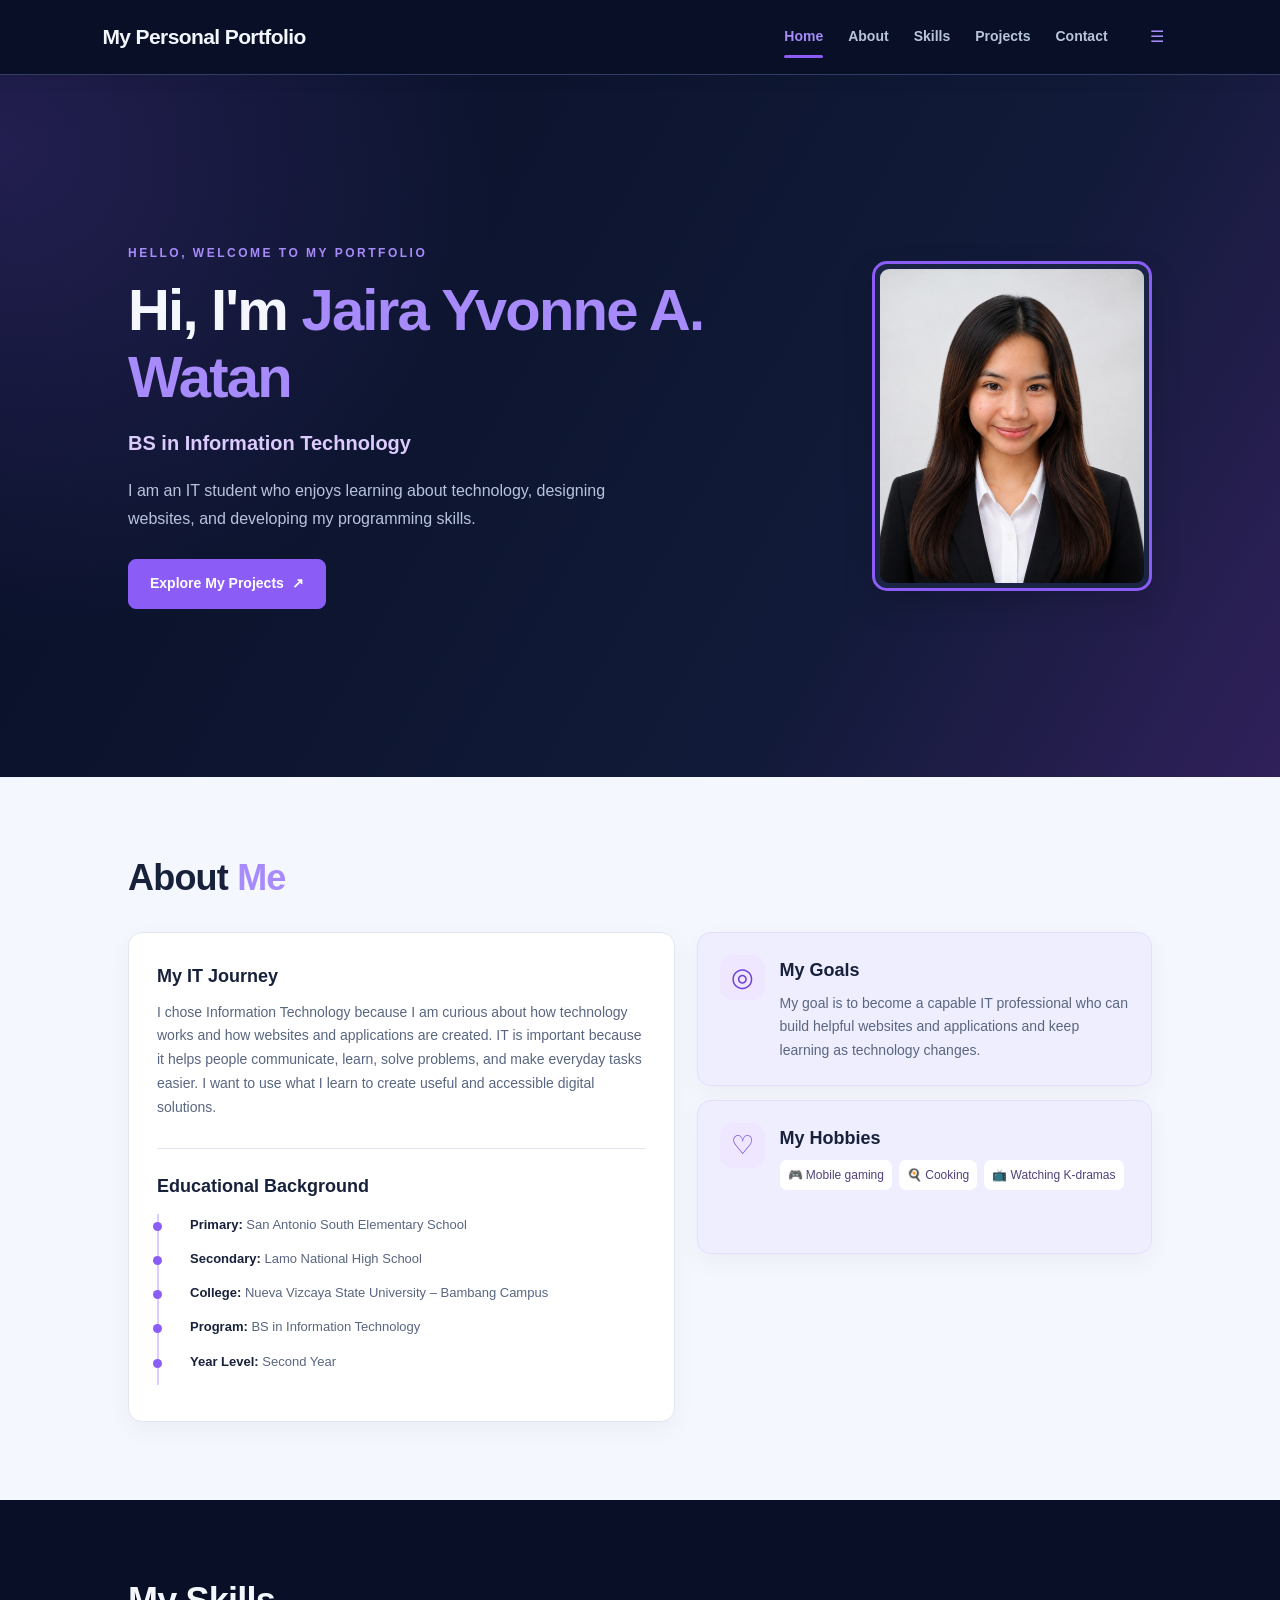
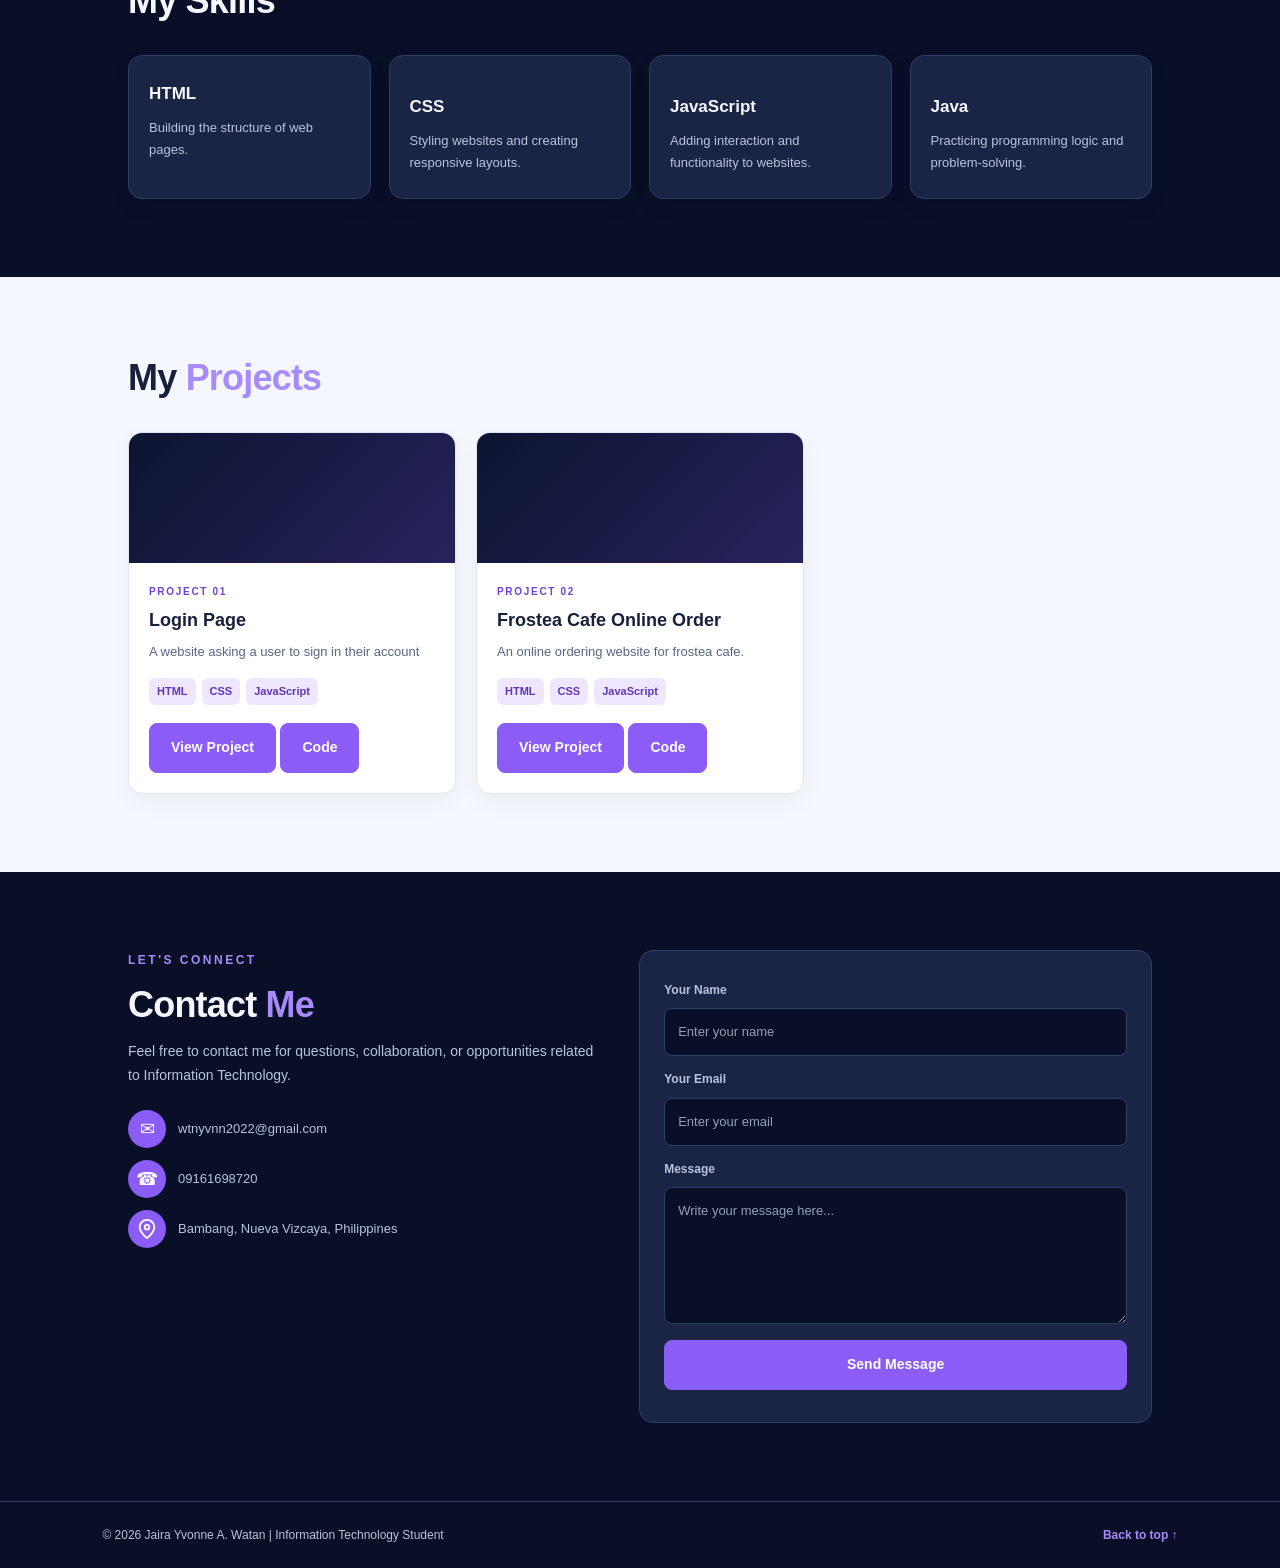
==== index.html @ ba9d34e8 "Update index.html" ====
<!DOCTYPE html>
<html lang="en">
<head>
    <meta charset="UTF-8">
    <meta name="viewport" content="width=device-width, initial-scale=1.0">
    <meta name="description" content="Jaira Yvonne A. Watan's Information Technology student portfolio.">
    <meta name="theme-color" content="#080F26">
    <title>Jaira Yvonne A. Watan | IT Portfolio</title>
    <link rel="stylesheet" href="stylestyle.css">
    <script src="jscript.js" defer></script>
</head>

<body>
    <a class="skip-link" href="#main-content">Skip to content</a>

    <header class="header">
        <a href="#home" class="logo">My Personal Portfolio</a>

        <button class="menu-button" id="menu-button"
                type="button" aria-label="Open navigation"
                aria-expanded="false" aria-controls="navbar">
            <span aria-hidden="true">☰</span>
        </button>

        <nav class="navbar" id="navbar" aria-label="Main navigation">
            <a href="#home">Home</a>
            <a href="#about">About</a>
            <a href="#skills">Skills</a>
            <a href="#projects">Projects</a>
            <a href="#contact">Contact</a>
        </nav>

        <div class="settings-wrap">
            <button class="settings-button" id="settings-button"
                    type="button" aria-label="Open website settings"
                    aria-expanded="false" aria-controls="settings-menu">
                <span aria-hidden="true">☰</span>
            </button>

            <div class="settings-menu" id="settings-menu" hidden>
                <p class="settings-heading">Website Settings</p>

                <div class="theme-row">
                    <span>Light mode</span>
                    <button class="theme-toggle" id="theme-toggle"
                            type="button" role="switch"
                            aria-checked="false"
                            aria-label="Toggle light mode">
                        <span class="theme-toggle-knob"></span>
                    </button>
                </div>

                <a class="settings-contact" href="#contact"
                   id="settings-contact">Send a message</a>
            </div>
        </div>
    </header>

    <main id="main-content">
        <section class="hero" id="home">
            <div class="hero-text">
                <p class="eyebrow">HELLO, WELCOME TO MY PORTFOLIO</p>
                <h1>Hi, I'm <span class="accent-name">Jaira Yvonne A. Watan</span></h1>
                <h2>BS in Information Technology</h2>
                <p>I am an IT student who enjoys learning about technology, designing websites, and developing my programming skills.</p>
                <a href="#projects" class="button">
                    Explore My Projects <span aria-hidden="true">↗</span>
                </a>
            </div>

            <div class="hero-image">
                <img src="profile.jpg"
                     alt="Jaira Yvonne A. Watan's profile picture"
                     onerror="this.style.display='none'; this.parentElement.classList.add('image-placeholder'); this.parentElement.setAttribute('aria-label','Add your profile.jpg image here');">
                <span class="image-placeholder-text" aria-hidden="true">Add profile.jpg</span>
            </div>
        </section>

        <section class="section about-section" id="about">
            <div class="section-heading">
                <h2>About <span class="accent-text">Me</span></h2>
            </div>

            <div class="about-grid">
                <article class="about-story panel">
                    <h3>My IT Journey</h3>
                    <p>I chose Information Technology because I am curious about how technology works and how websites and applications are created. IT is important because it helps people communicate, learn, solve problems, and make everyday tasks easier. I want to use what I learn to create useful and accessible digital solutions.</p>

                    <div class="education-block">
                        <h3>Educational Background</h3>
                        <ul class="timeline">
                            <li><strong>Primary:</strong> San Antonio South Elementary School</li>
                            <li><strong>Secondary:</strong> Lamo National High School</li>
                            <li><strong>College:</strong> Nueva Vizcaya State University – Bambang Campus</li>
                            <li><strong>Program:</strong> BS in Information Technology</li>
                            <li><strong>Year Level:</strong> Second Year</li>
                        </ul>
                    </div>
                </article>

                <div class="about-side">
                    <article class="info-card panel">
                        <div class="info-icon" aria-hidden="true">◎</div>
                        <div>
                            <h3>My Goals</h3>
                            <p>My goal is to become a capable IT professional who can build helpful websites and applications and keep learning as technology changes.</p>
                        </div>
                    </article>

                    <article class="info-card panel">
                        <div class="info-icon" aria-hidden="true">♡</div>
                        <div>
                            <h3>My Hobbies</h3>
                            <div class="hobby-list">
                                <span>🎮 Mobile gaming</span>
                                <span>🍳 Cooking</span>
                                <span>📺 Watching K-dramas</span>
                            </div>
                        </div>
                    </article>
                </div>
            </div>
        </section>

        <section class="section skills-section" id="skills">
            <div class="section-heading">
                <h2>My Skills</h2>
            </div>

            <div class="skill-list">
                <article class="skill-card panel">
                    <h3>HTML</h3>
                    <p>Building the structure of web pages.</p>
                </article>

                <article class="skill-card panel">
                    <div class="skill-icon" aria-hidden="true"></div>
                    <h3>CSS</h3>
                    <p>Styling websites and creating responsive layouts.</p>
                </article>

                <article class="skill-card panel">
                    <div class="skill-icon" aria-hidden="true"></div>
                    <h3>JavaScript</h3>
                    <p>Adding interaction and functionality to websites.</p>
                </article>

                <article class="skill-card panel">
                    <div class="skill-icon" aria-hidden="true"></div>
                    <h3>Java</h3>
                    <p>Practicing programming logic and problem-solving.</p>
                </article>
            </div>
        </section>

        <section class="section projects-section" id="projects">
            <div class="section-heading">
                <h2>My <span class="accent-text">Projects</span></h2>
            </div>

            <div class="project-list">
                <!-- Project 01 -->
                <article class="project-card panel">
                    <div class="project-preview preview-portfolio" aria-hidden="true"></div>

                    <div class="project-content">
                        <p class="project-number">PROJECT 01</p>
                        <h3>Login Page</h3>
                        <p>A website asking a user to sign in their account</p>

                        <div class="tags">
                            <span>HTML</span>
                            <span>CSS</span>
                            <span>JavaScript</span>
                        </div>

                        <div class="project-actions">
                            <a href="login.html" class="button" target="_blank" rel="noopener noreferrer">View Project</a>
                            <a href="https://github.com/jairayvonne/login-page" class="button secondary" target="_blank" rel="noopener noreferrer">Code</a>
                        </div>
                    </div>
                </article>

                <article class="project-card panel">
                    <div class="project-preview preview-portfolio" aria-hidden="true"></div>

                    <div class="project-content">
                        <p class="project-number">PROJECT 02</p>
                        <h3>Frostea Cafe Online Order</h3>
                        <p>An online ordering website for frostea cafe.</p>

                        <div class="tags">
                            <span>HTML</span>
                            <span>CSS</span>
                            <span>JavaScript</span>
                        </div>

                        <div class="project-actions">
                            <a href="index.html" class="button" target="_blank" rel="noopener noreferrer">View Project</a>
                            <a href="https://github.com/jairayvonne/frosteacafe" class="button secondary" target="_blank" rel="noopener noreferrer">Code</a>
                        </div>
                    </div>
                </article>
            </div>
        </section>

        <section class="section contact-section" id="contact">
            <div class="contact-layout">
                <div class="contact-copy">
                    <p class="section-label">LET'S CONNECT</p>
                    <h2>Contact <span class="accent-text">Me</span></h2>
                    <p>Feel free to contact me for questions, collaboration, or opportunities related to Information Technology.</p>

                    <div class="contact-info">
                        <div class="contact-item">
                            <span class="contact-icon" aria-hidden="true">✉</span>
                            <a href="mailto:wtnyvnn2022@gmail.com">wtnyvnn2022@gmail.com</a>
                        </div>

                        <div class="contact-item">
                            <span class="contact-icon" aria-hidden="true">☎</span>
                            <a href="tel:09161698720">09161698720</a>
                        </div>

                        <div class="contact-item">
                            <span class="contact-icon" aria-hidden="true">
                                <svg xmlns="http://www.w3.org/2000/svg"
                                     width="22" height="22"
                                     viewBox="0 0 24 24"
                                     fill="none" stroke="currentColor"
                                     stroke-width="2" stroke-linecap="round"
                                     stroke-linejoin="round">
                                    <path d="M20 10c0 5-8 12-8 12S4 15 4 10a8 8 0 1 1 16 0Z"></path>
                                    <circle cx="12" cy="10" r="2.5"></circle>
                                </svg>
                            </span>
                            <p>Bambang, Nueva Vizcaya, Philippines</p>
                        </div>
                    </div>
                </div>

                <form class="contact-form" id="contact-form">
                    <label for="visitor-name">Your Name</label>
                    <input id="visitor-name" name="name" type="text"
                           autocomplete="name" required
                           placeholder="Enter your name">

                    <label for="visitor-email">Your Email</label>
                    <input id="visitor-email" name="email" type="email"
                           autocomplete="email" required
                           placeholder="Enter your email">

                    <label for="visitor-message">Message</label>
                    <textarea id="visitor-message" name="message" rows="5"
                              required
                              placeholder="Write your message here..."></textarea>

                    <button class="button submit-button" type="submit">
                        Send Message
                    </button>

                    <p class="form-status" id="form-status"
                       role="status" aria-live="polite"></p>
                </form>
            </div>
        </section>
    </main>

    <footer class="footer">
        <p>© <span id="year"></span> Jaira Yvonne A. Watan | Information Technology Student</p>
        <a href="#home" class="back-to-top">Back to top ↑</a>
    </footer>

    <script>
        document.getElementById("year").textContent =
            new Date().getFullYear();
    </script>
</body>
</html>
---- stylestyle.css ----
:root {
    color-scheme: dark;
    --bg: #080F26;
    --bg-secondary: #111A38;
    --bg-card: #1A2545;
    --bg-card-hover: #202D50;
    --bg-soft: #F5F7FF;
    --bg-white: #FFFFFF;
    --purple: #8B5CF6;
    --purple-hover: #A78BFA;
    --lavender: #DCCBFF;
    --text: #F5F7FF;
    --text-muted: #B9C4DC;
    --text-dark: #18213B;
    --text-dark-muted: #596680;
    --border: #303D64;
    --border-light: #E1E6F2;
    --shadow: 0 12px 30px rgba(0, 0, 0, .16);
}

body.light-mode {
    color-scheme: light;
    --bg: #F5F7FF;
    --bg-secondary: #FFFFFF;
    --bg-card: #FFFFFF;
    --bg-card-hover: #F0ECFF;
    --bg-soft: #EEF1FB;
    --bg-white: #FFFFFF;
    --text: #18213B;
    --text-muted: #596680;
    --text-dark: #18213B;
    --text-dark-muted: #596680;
    --border: #DDE3F2;
    --border-light: #DDE3F2;
    --shadow: 0 12px 30px rgba(24, 33, 59, .09);
}

* { margin: 0; padding: 0; box-sizing: border-box; }

html {
    scroll-behavior: smooth;
    scroll-padding-top: 90px;
}

body {
    font-family: Arial, Helvetica, sans-serif;
    background: var(--bg);
    color: var(--text);
    line-height: 1.7;
    transition: background-color .25s ease, color .25s ease;
}

a { color: inherit; text-decoration: none; }
button, input, textarea, select { font: inherit; }
button { -webkit-tap-highlight-color: transparent; }
img { max-width: 100%; }
[hidden] { display: none !important; }

.skip-link {
    position: absolute;
    top: -100px;
    left: 12px;
    z-index: 1000;
    padding: 10px 14px;
    background: var(--purple);
    color: #fff;
    border-radius: 8px;
}
.skip-link:focus { top: 12px; }

:focus-visible {
    outline: 3px solid var(--purple-hover);
    outline-offset: 3px;
}

/* =========================
   HEADER / NAVIGATION
========================= */
.header {
    position: sticky;
    top: 0;
    z-index: 100;
    display: flex;
    align-items: center;
    gap: 28px;
    width: 100%;
    padding: 16px 8%;
    background: var(--bg);
    border-bottom: 1px solid var(--border);
    box-shadow: 0 4px 18px rgba(0, 0, 0, .06);
}

.logo {
    flex: 1;
    color: var(--text);
    font-size: 21px;
    font-weight: 800;
    letter-spacing: -.6px;
    white-space: nowrap;
}
.logo:hover { color: var(--purple-hover); }

.navbar {
    display: flex;
    align-items: center;
    gap: 25px;
}

.navbar a {
    position: relative;
    color: var(--text-muted);
    font-size: 14px;
    font-weight: 700;
    transition: color .2s ease;
}
.navbar a:hover, .navbar a.active { color: var(--purple-hover); }
.navbar a.active::after {
    position: absolute;
    content: "";
    left: 0;
    bottom: -9px;
    width: 100%;
    height: 3px;
    border-radius: 4px;
    background: var(--purple);
}

.menu-button, .settings-button {
    display: inline-flex;
    align-items: center;
    justify-content: center;
    border: 0;
    background: transparent;
    color: var(--text);
    cursor: pointer;
}
.menu-button { display: none; font-size: 25px; }
.settings-wrap { position: relative; }
.settings-button {
    width: 42px;
    height: 42px;
    border-radius: 50%;
    color: var(--purple-hover);
}
.settings-button:hover { background: var(--bg-card); }
.settings-button svg {
    width: 22px;
    height: 22px;
    fill: none;
    stroke: currentColor;
    stroke-width: 1.8;
    stroke-linecap: round;
    stroke-linejoin: round;
}

.settings-menu {
    position: absolute;
    top: calc(100% + 12px);
    right: 0;
    z-index: 200;
    width: 255px;
    padding: 20px;
    background: var(--bg-card);
    color: var(--text);
    border: 1px solid var(--border);
    border-radius: 14px;
    box-shadow: var(--shadow);
}
.settings-heading { font-size: 16px; font-weight: 800; margin-bottom: 15px; }
.settings-menu label { display: block; font-size: 13px; color: var(--text-muted); margin-bottom: 6px; }
.settings-menu select {
    width: 100%;
    padding: 10px;
    color: var(--text);
    background: var(--bg);
    border: 1px solid var(--border);
    border-radius: 8px;
    margin-bottom: 16px;
}
.theme-row { display: flex; align-items: center; justify-content: space-between; gap: 10px; margin-bottom: 16px; }
.theme-row > span { font-size: 14px; }
.theme-toggle {
    width: 46px;
    height: 26px;
    padding: 3px;
    border: 0;
    border-radius: 99px;
    background: #596680;
    cursor: pointer;
    transition: background .2s ease;
}
.theme-toggle[aria-checked="true"] { background: var(--purple); }
.theme-toggle-knob {
    display: block;
    width: 20px;
    height: 20px;
    border-radius: 50%;
    background: #fff;
    transition: transform .2s ease;
}
.theme-toggle[aria-checked="true"] .theme-toggle-knob { transform: translateX(20px); }
.settings-contact {
    display: block;
    padding: 10px 12px;
    text-align: center;
    color: #fff;
    background: var(--purple);
    border-radius: 8px;
    font-size: 13px;
    font-weight: 700;
}
.settings-contact:hover { background: var(--purple-hover); }

/* =========================
   HERO
========================= */
.hero {
    min-height: 78vh;
    padding: 76px 10%;
    display: flex;
    align-items: center;
    justify-content: space-between;
    gap: 55px;
    background:
        radial-gradient(circle at 0% 10%, rgba(139, 92, 246, .2), transparent 35%),
        linear-gradient(120deg, var(--bg) 0%, var(--bg-secondary) 67%, #30205B 100%);
}
body.light-mode .hero {
    background:
        radial-gradient(circle at 0% 10%, rgba(139, 92, 246, .13), transparent 35%),
        linear-gradient(120deg, #F5F7FF 0%, #ECEBFF 100%);
}
.hero-text { max-width: 620px; }
.eyebrow, .section-label {
    color: var(--purple-hover);
    font-size: 12px;
    font-weight: 800;
    letter-spacing: 2.5px;
    margin-bottom: 12px;
}
body.light-mode .eyebrow, body.light-mode .section-label { color: #7041D8; }
.hero h1 {
    max-width: 760px;
    color: var(--text);
    font-size: clamp(36px, 5vw, 58px);
    line-height: 1.16;
    letter-spacing: -1.8px;
    margin-bottom: 16px;
}
.accent-name, .accent-text { color: var(--purple-hover); }
body.light-mode .accent-name, body.light-mode .accent-text { color: #7041D8; }
.hero h2 { color: var(--lavender); font-size: 20px; font-weight: 600; margin-bottom: 17px; }
body.light-mode .hero h2 { color: #51417D; }
.hero-text > p:not(.eyebrow) { max-width: 520px; color: var(--text-muted); font-size: 16px; margin-bottom: 27px; }

.hero-image {
    position: relative;
    flex: 0 0 280px;
    width: 280px;
    height: 330px;
    padding: 5px;
    border: 3px solid var(--purple);
    border-radius: 15px;
    background: var(--bg-card);
    box-shadow: var(--shadow);
    overflow: hidden;
}
.hero-image img { display: block; width: 100%; height: 100%; object-fit: cover; border-radius: 9px; }
.image-placeholder-text { display: none; }
.hero-image.image-placeholder { display: grid; place-items: center; color: var(--text-muted); text-align: center; }
.hero-image.image-placeholder .image-placeholder-text { display: block; }

/* =========================
   BUTTONS
========================= */
.button {
    display: inline-flex;
    align-items: center;
    justify-content: center;
    gap: 8px;
    padding: 12px 21px;
    background: var(--purple);
    color: #fff;
    border: 1px solid var(--purple);
    border-radius: 8px;
    font-size: 14px;
    font-weight: 800;
    cursor: pointer;
    transition: transform .2s ease, background .2s ease, box-shadow .2s ease;
}
.button:hover { background: var(--purple-hover); transform: translateY(-2px); box-shadow: 0 8px 20px rgba(139, 92, 246, .2); }
.button-outline { color: var(--purple-hover); background: transparent; border-color: var(--purple); }
.button-outline:hover { color: #fff; background: var(--purple); }
.button-small { padding: 9px 13px; font-size: 12px; }
.text-link { display: inline-block; color: var(--purple-hover); font-size: 12px; font-weight: 800; text-decoration: underline; text-underline-offset: 3px; }
body.light-mode .text-link, body.light-mode .button-outline { color: #7041D8; }
body.light-mode .button-outline:hover { color: #fff; }

/* =========================
   GENERAL SECTIONS
========================= */
.section { padding: 78px 10%; scroll-margin-top: 88px; }
.about-section, .projects-section { background: var(--bg-soft); color: var(--text-dark); }
.skills-section, .contact-section { background: var(--bg); color: var(--text); }
.section-heading { margin-bottom: 32px; }
.section-heading h2, .contact-copy h2 { font-size: clamp(28px, 3.5vw, 36px); line-height: 1.25; letter-spacing: -.8px; margin-bottom: 10px; }
.about-section .section-heading h2, .projects-section .section-heading h2 { color: var(--text-dark); }
.skills-section .section-heading h2 { color: var(--text); }
.section-intro { max-width: 720px; color: var(--text-muted); font-size: 14px; }
.about-section .section-intro, .projects-section .section-intro { color: var(--text-dark-muted); }

.panel { border: 1px solid var(--border); border-radius: 14px; box-shadow: 0 8px 24px rgba(0, 0, 0, .045); }

/* =========================
   ABOUT ME
========================= */
.about-grid { display: grid; grid-template-columns: 1.2fr 1fr; align-items: stretch; gap: 22px; }
.about-story { padding: 28px; background: var(--bg-white); border-color: var(--border-light); }
.icon-bubble, .info-icon {
    display: grid;
    place-items: center;
    flex-shrink: 0;
    width: 45px;
    height: 45px;
    border-radius: 12px;
    background: #EEE7FF;
    color: #7041D8;
    font-size: 25px;
    margin-bottom: 14px;
}
.about-story h3, .info-card h3 { color: var(--text-dark); font-size: 18px; margin-bottom: 9px; }
.about-story > p, .info-card p { color: var(--text-dark-muted); font-size: 14px; }
.education-block { margin-top: 28px; padding-top: 22px; border-top: 1px solid var(--border-light); }
.education-block h3 { margin-bottom: 13px; }
.timeline { list-style: none; padding-left: 18px; border-left: 2px solid #DCCBFF; }
.timeline li { position: relative; padding: 0 0 12px 13px; color: var(--text-dark-muted); font-size: 13px; }
.timeline li::before { content: ""; position: absolute; left: -24px; top: 8px; width: 9px; height: 9px; background: var(--purple); border-radius: 50%; }
.timeline strong { color: var(--text-dark); }
.about-side { display: grid; grid-template-rows: repeat(3, 1fr); gap: 14px; }
.info-card { display: flex; align-items: flex-start; gap: 15px; padding: 22px; background: #EFEEFF; border-color: #E4DFFF; }
.info-card .info-icon { margin: 0; font-size: 26px; }
.info-card h3 { margin-bottom: 6px; }
.hobby-list { display: flex; flex-wrap: wrap; gap: 7px; }
.hobby-list > span { display: inline-flex; align-items: center; gap: 5px; padding: 5px 8px; border-radius: 7px; background: #fff; color: #51417D; font-size: 12px; }

/* =========================
   SKILLS
========================= */
.skill-list { display: grid; grid-template-columns: repeat(4, minmax(0, 1fr)); gap: 18px; }
.skill-card { padding: 24px 20px; background: var(--bg-card); border-color: var(--border); transition: transform .2s ease, border-color .2s ease; }
.skill-card:hover { transform: translateY(-4px); border-color: var(--purple); }
.skill-icon { color: var(--purple-hover); font-size: 26px; font-weight: 800; margin-bottom: 13px; }
.skill-card h3 { color: var(--text); font-size: 17px; margin-bottom: 8px; }
.skill-card p { color: var(--text-muted); font-size: 13px; }

/* =========================
   PROJECTS
========================= */
.project-list { display: grid; grid-template-columns: repeat(3, minmax(0, 1fr)); gap: 20px; }
.project-card { overflow: hidden; background: var(--bg-white); border-color: var(--border-light); transition: transform .2s ease, box-shadow .2s ease; }
.project-card:hover { transform: translateY(-4px); box-shadow: var(--shadow); }
.project-preview { display: grid; place-items: center; height: 130px; background: linear-gradient(135deg, #0B1430, #28235C); color: #BDA4FF; font-size: 44px; font-weight: 800; }
.preview-portfolio span { font-family: monospace; }
.preview-database span { font-size: 54px; }
.preview-java span { font-family: Georgia, serif; }
.project-content { padding: 20px; }
.project-number { color: #7041D8; font-size: 10px; font-weight: 800; letter-spacing: 1.7px; margin-bottom: 8px; }
.project-content h3 { color: var(--text-dark); font-size: 18px; line-height: 1.35; margin-bottom: 9px; }
.project-content > p:not(.project-number) { color: var(--text-dark-muted); font-size: 13px; margin-bottom: 15px; }
.tags { display: flex; flex-wrap: wrap; gap: 6px; margin-bottom: 18px; }
.tags span { padding: 4px 8px; border-radius: 6px; background: #EEE7FF; color: #6036B5; font-size: 11px; font-weight: 700; }
.project-buttons { display: flex; flex-wrap: wrap; align-items: center; gap: 8px; }
.project-note { margin-top: 20px; color: var(--text-dark-muted); font-size: 12px; }

/* =========================
   CONTACT FORM
========================= */
.contact-layout { display: grid; grid-template-columns: 1fr 1.1fr; gap: 45px; align-items: start; max-width: 1050px; margin: 0 auto; }
.contact-copy h2 { color: var(--text); margin-bottom: 13px; }
.contact-copy > p:not(.section-label):not(.privacy-note) { color: var(--text-muted); font-size: 14px; margin-bottom: 22px; }
.contact-info { display: flex; flex-direction: column; gap: 12px; }
.contact-item { display: flex; align-items: center; min-width: 0; gap: 12px; color: var(--text-muted); font-size: 13px; overflow-wrap: anywhere; }
.contact-item a:hover { color: var(--purple-hover); text-decoration: underline; }
.contact-item p { min-width: 0; overflow-wrap: anywhere; }
.contact-icon { display: grid; place-items: center; flex-shrink: 0; width: 38px; height: 38px; border-radius: 50%; color: #fff; background: var(--purple); font-size: 18px; }
.contact-icon svg { display: block; }
.privacy-note { color: var(--text-muted); font-size: 11px; margin-top: 18px; }
.contact-form { display: flex; flex-direction: column; gap: 8px; padding: 24px; background: var(--bg-card); border: 1px solid var(--border); border-radius: 14px; }
.contact-form label { color: var(--text-muted); font-size: 12px; font-weight: 700; margin-top: 5px; }
.contact-form input, .contact-form textarea {
    width: 100%;
    padding: 12px 13px;
    border: 1px solid var(--border);
    border-radius: 8px;
    background: var(--bg);
    color: var(--text);
    font-size: 13px;
}
.contact-form input::placeholder, .contact-form textarea::placeholder { color: var(--text-muted); opacity: .8; }
.contact-form textarea { resize: vertical; min-height: 120px; }
.submit-button { width: 100%; margin-top: 8px; }
.form-status { color: var(--lavender); font-size: 12px; }
.form-setup-note { color: var(--text-muted); font-size: 11px; margin-top: 3px; }
body.light-mode .contact-form { background: #FFFFFF; }
body.light-mode .contact-form input, body.light-mode .contact-form textarea { background: #F5F7FF; }

/* =========================
   FOOTER
========================= */
.footer {
    display: flex;
    align-items: center;
    justify-content: space-between;
    gap: 18px;
    padding: 23px 8%;
    background: var(--bg);
    color: var(--text-muted);
    border-top: 1px solid var(--border);
    font-size: 12px;
}
.back-to-top { color: var(--purple-hover); font-weight: 700; }
.back-to-top:hover { text-decoration: underline; }

/* =========================
   RESPONSIVE TABLET
========================= */
@media (max-width: 1000px) {
    .header { padding-left: 5%; padding-right: 5%; gap: 16px; }
    .navbar { gap: 16px; }
    .hero { padding: 65px 7%; gap: 35px; }
    .hero-image { flex-basis: 245px; width: 245px; height: 300px; }
    .section { padding: 65px 7%; }
    .skill-list { grid-template-columns: repeat(2, minmax(0, 1fr)); }
    .project-list { grid-template-columns: repeat(2, minmax(0, 1fr)); }
    .contact-layout { gap: 28px; }
}

/* =========================
   RESPONSIVE MOBILE
========================= */
@media (max-width: 760px) {
    .header { padding: 13px 5%; gap: 10px; }
    .logo { font-size: 17px; }
    .menu-button { display: inline-flex; order: 3; }
    .settings-wrap { order: 2; }
    .navbar {
        display: none;
        position: absolute;
        top: 100%;
        left: 0;
        right: 0;
        flex-direction: column;
        align-items: stretch;
        gap: 0;
        padding: 8px 5% 12px;
        background: var(--bg);
        border-bottom: 1px solid var(--border);
        box-shadow: var(--shadow);
    }
    .navbar.open { display: flex; }
    .navbar a { padding: 11px 8px; border-radius: 7px; }
    .navbar a:hover { background: var(--bg-card); }
    .navbar a.active::after { display: none; }
    .settings-menu { right: -40px; width: min(270px, calc(100vw - 30px)); }
    .hero { min-height: auto; flex-direction: column-reverse; text-align: center; padding: 48px 6%; gap: 27px; }
    .hero-text { max-width: 100%; }
    .hero h1 { font-size: clamp(32px, 8vw, 43px); letter-spacing: -1px; }
    .hero h2 { font-size: 18px; }
    .hero-text > p:not(.eyebrow) { margin-left: auto; margin-right: auto; }
    .hero-image { flex: 0 0 auto; width: 205px; height: 245px; }
    .section { padding: 55px 6%; }
    .about-grid, .contact-layout { grid-template-columns: 1fr; }
    .about-side { grid-template-rows: auto; }
    .about-story { padding: 22px; }
    .info-card { padding: 18px; }
    .skill-list, .project-list { grid-template-columns: 1fr; }
    .skill-card { padding: 22px; }
    .project-preview { height: 150px; }
    .contact-layout { gap: 25px; }
    .contact-form { padding: 19px; }
    .footer { flex-direction: column; text-align: center; padding: 22px 6%; }
}

@media (max-width: 380px) {
    .logo { font-size: 15px; }
    .settings-button { width: 35px; }
    .hero-image { width: 180px; height: 215px; }
    .project-buttons { align-items: stretch; }
    .project-buttons .button { flex: 1 1 auto; }
}

/* =========================
   REDUCED MOTION
========================= */
@media (prefers-reduced-motion: reduce) {
    html { scroll-behavior: auto; }
    *, *::before, *::after {
        scroll-behavior: auto !important;
        transition-duration: .01ms !important;
        animation-duration: .01ms !important;
        animation-iteration-count: 1 !important;
    }
}
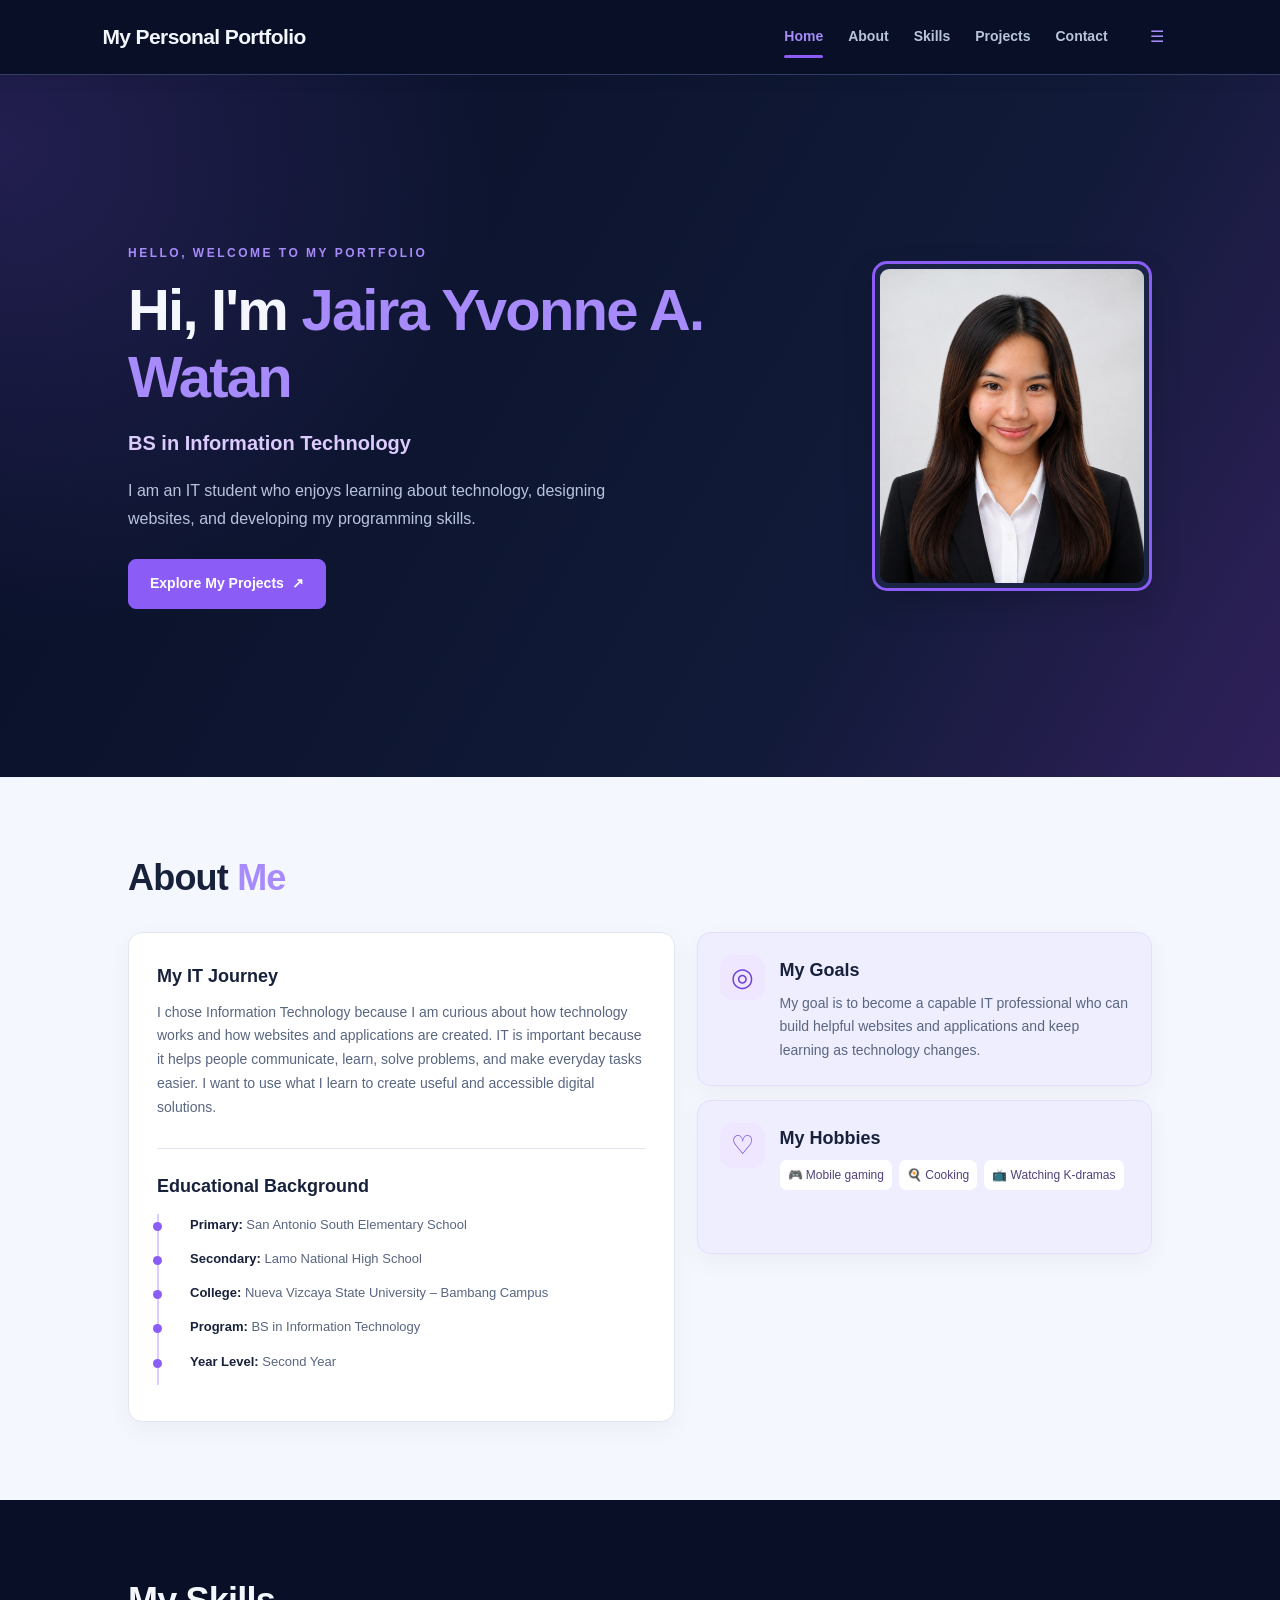
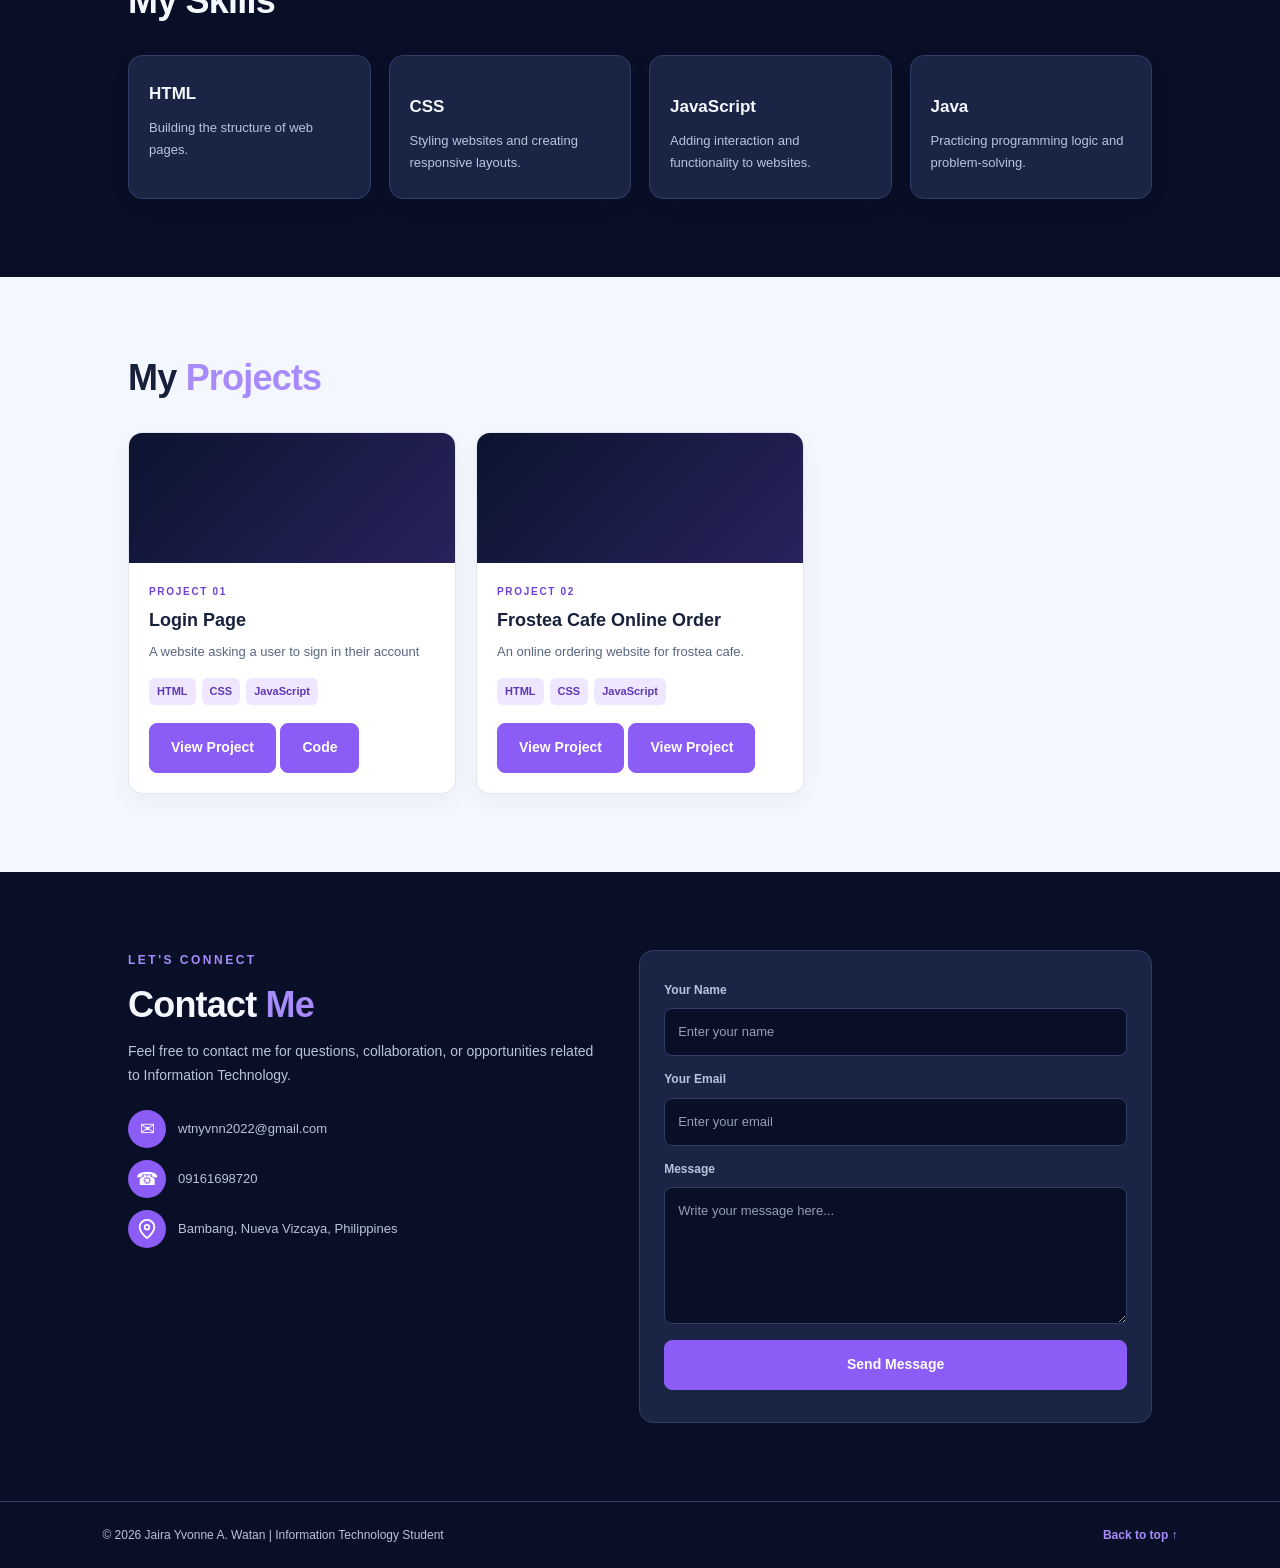
==== commit 2dac7a91: "Update index.html" ====
--- a/index.html
+++ b/index.html
@@ -197,7 +197,7 @@
 
                         <div class="project-actions">
                             <a href="index.html" class="button" target="_blank" rel="noopener noreferrer">View Project</a>
-                            <a href="https://github.com/jairayvonne/frosteacafe" class="button secondary" target="_blank" rel="noopener noreferrer">Code</a>
+                            <a href="https://jairayvonne.github.io/frosteacafe/" class="button" target="_blank" rel="noopener noreferrer">View Project</a>
                         </div>
                     </div>
                 </article>
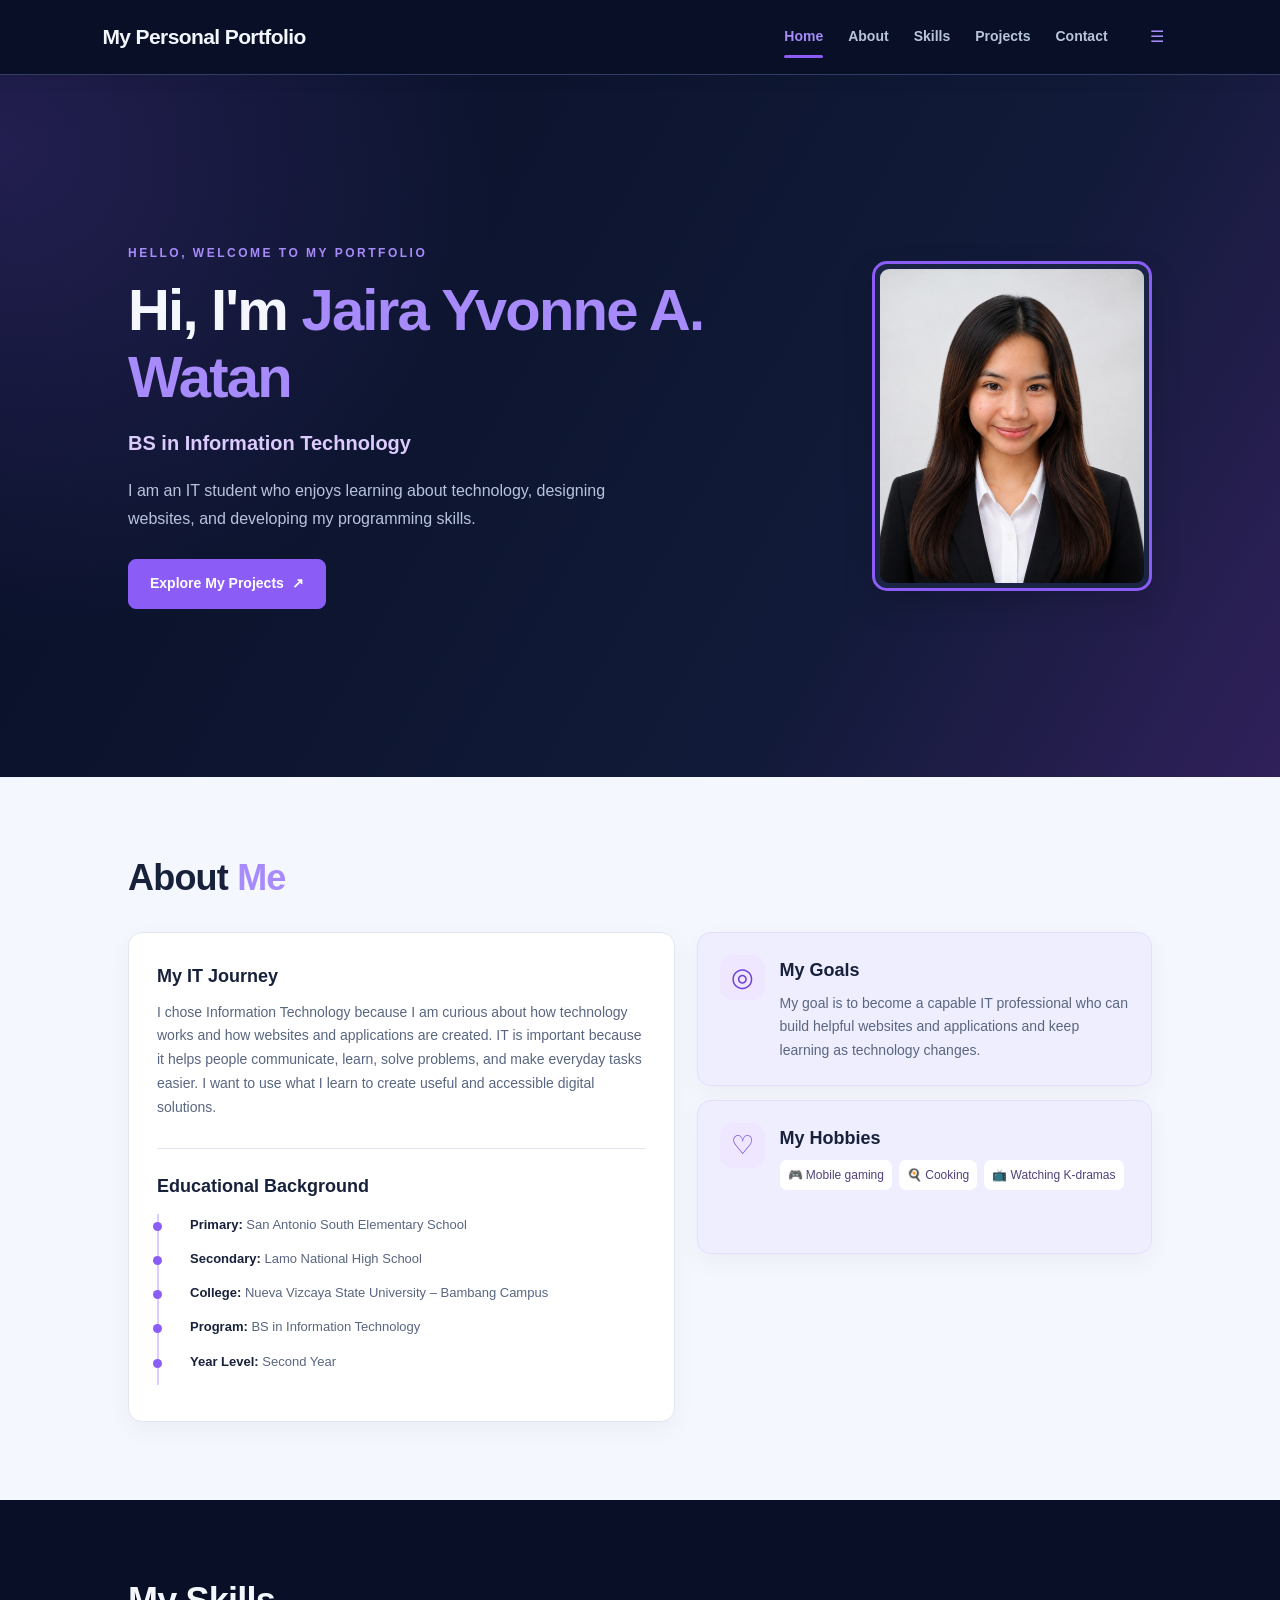
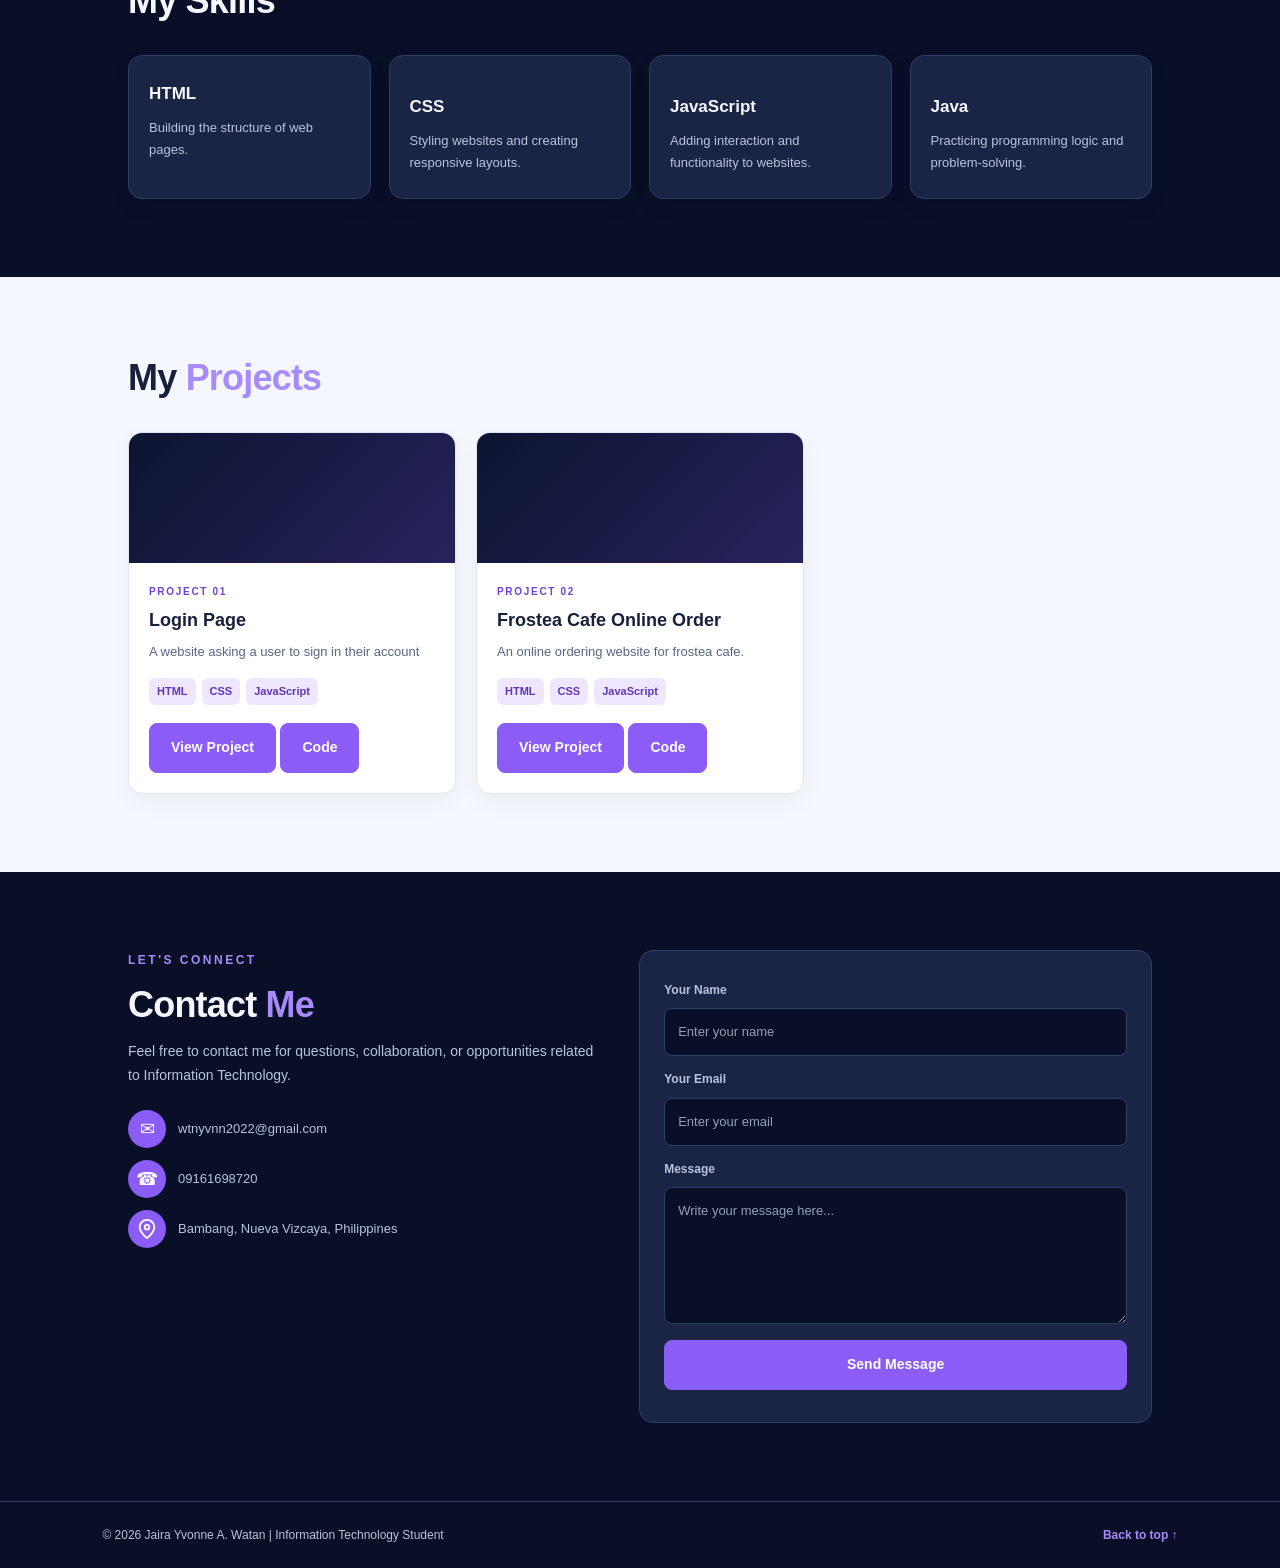
==== commit 72192157: "Update index.html" ====
--- a/index.html
+++ b/index.html
@@ -197,7 +197,7 @@
 
                         <div class="project-actions">
                             <a href="index.html" class="button" target="_blank" rel="noopener noreferrer">View Project</a>
-                            <a href="https://jairayvonne.github.io/frosteacafe/" class="button" target="_blank" rel="noopener noreferrer">View Project</a>
+                            <a href="https://jairayvonne.github.io/frosteacafe/" class="button" target="_blank" rel="noopener noreferrer">Code</a>
                         </div>
                     </div>
                 </article>
